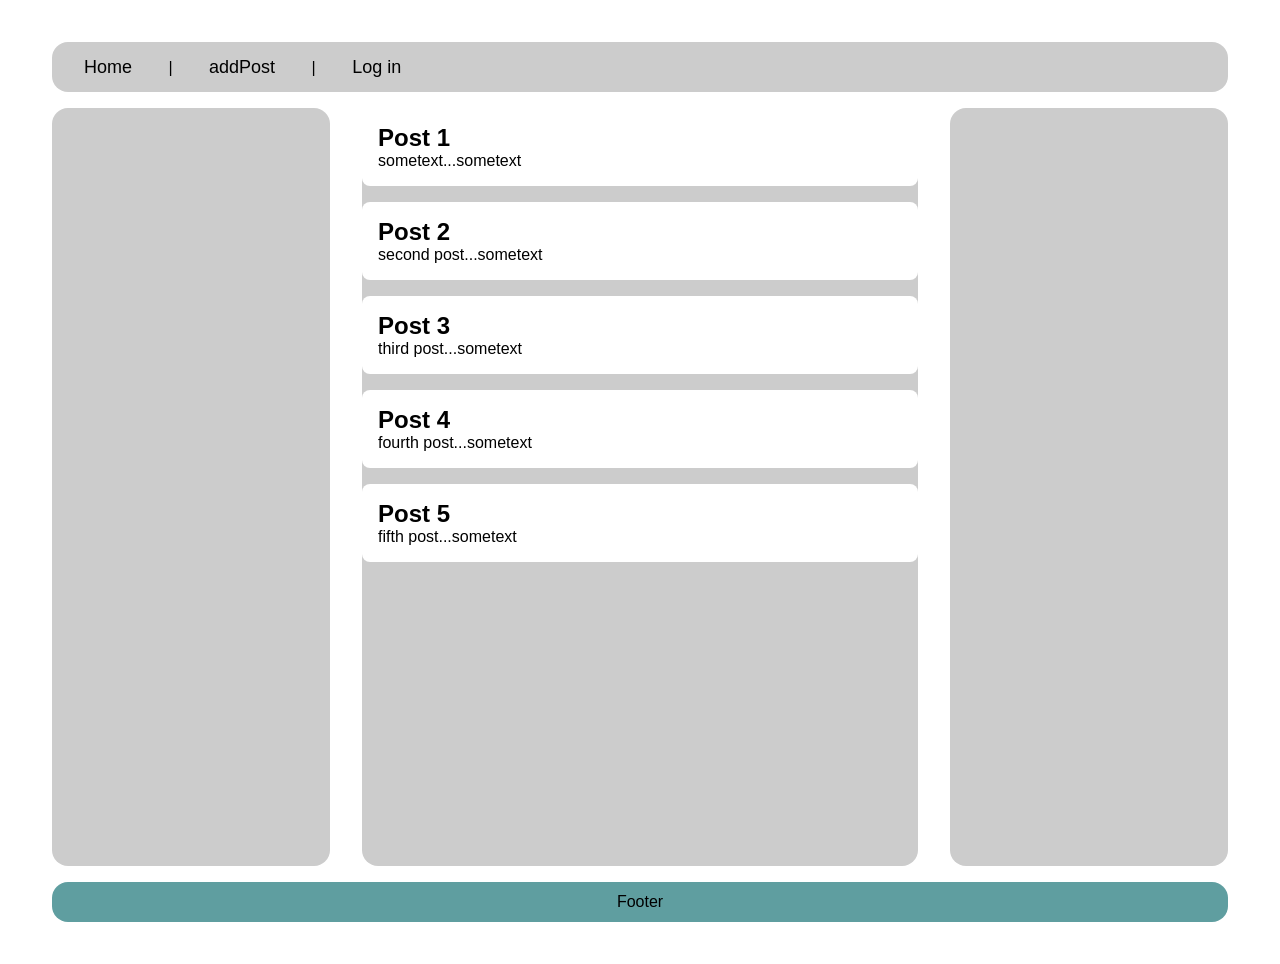
==== index.html @ 222dd86c "Linked login.html to the navigation bar" ====
<!DOCTYPE html>
<html lang="en">

<head>
    <meta charset="UTF-8">
    <meta http-equiv="X-UA-Compatible" content="IE=edge">
    <meta name="viewport" content="width=device-width, initial-scale=1.0">
    <!--<link rel="icon" href="res/images/favicon.ico">-->
    <title>HW1</title>
    <link rel="stylesheet" href="style.css">
    </head>

<body>
  
    <div class="container">
        <header>
            <nav>
                <a href="index.html">Home</a>
                |
                <a href="addPost.html">addPost</a>
                |
                <a href="login.html">Log in</a>
            </nav>
        </header>

        <section>
            <div class="col-left"></div>
            <div class="col-mid">

                <article class="post">
                    <h2>Post 1</h2>
                    <p>sometext...sometext</p>
                </article>

                <article class="post">
                    <h2>Post 2</h2>
                    <!--<img src="res/images/example.jpg" alt="example">-->
                    <p>second post...sometext</p>
                </article>

                <article class="post">
                    <h2>Post 3</h2>
                    <!--<img src="res/images/example.jpg" alt="example">-->
                    <p>third post...sometext</p>
                </article>

                <article class="post">
                    <h2>Post 4</h2>
                    <!--<img src="res/images/example.jpg" alt="example">-->
                    <p>fourth post...sometext</p>
                </article>

                <article class="post">
                    <h2>Post 5</h2>
                    <!--<img src="res/images/example.jpg" alt="example">-->
                    <p>fifth post...sometext</p>
                </article>
            
            </div>

            <div class="col-right"></div>
        </section>

        <footer>
            <p>Footer</p>
        </footer>
    
    </div>

</body>
</html>
---- style.css ----
* {
    margin: 0;
    padding: 0;
    box-sizing: border-box;
    font-family: 'Segoe UI', Tahoma, Geneva, Verdana, sans-serif;
    text-decoration: none;
}

.container {
    min-height: 100vh;  
    display: flex;
    flex-direction: column;
    margin: 2em;
    gap: 1em;
   /*background-color: #ccc; */
    border-radius: 0.5em;
    padding: 10px 20px;
}

header {
    flex: 0 0 50px;
    background-color: #ccc;
    border-radius: 1em;

    display: flex;
    justify-content: left; /*horizontal*/
    align-items: center; /*vertical centering*/
}

nav a {
    padding: 8px 12px;
    margin: 20px;
    font-size: large;
    color: black;
    text-decoration: none;
    border-radius: 0.4em;
}

nav a:hover {
    background-color: azure;
}

section {
   flex: 1;
    display: flex;
    border-radius: 1em;
    gap: 2em;
    /*prevent three columns from automatically stretching: */
   /* align-items: flex-start;*/
}

.col-left {
    flex: 1;
    background-color: #ccc;
    border-radius: 1em;
}

.col-mid {
    flex: 2;
    background-color: #ccc;
    border-radius: 1em;
    display: flex;
    flex-direction: column;
    gap: 1em;
}

.col-right {
    flex: 1;
    background-color: #ccc;
    border-radius: 1em;
}

.post {
    background-color: white;
    padding: 1em;
    border-radius: 0.5em;
}

footer {
    flex: 0 0 40px;
    border-radius: 1em;
    background-color: cadetblue;
    
    display: flex;
    justify-content: center;
    align-items: center;
}

/* addPost.html */

main {
    flex: 1;
    display: flex;
    justify-content: center;
    align-items: flex-start;
    padding: 2em 0;
}

.post-form {
    background-color: #ddd;
    border-radius: 1em;
    padding: 1.5em;
    width: 100%;
    max-width: 500px;
    display: flex;
    flex-direction: column;
    gap: 1em;
}

.post-form > .field {
    display: flex;
    gap: 1em;
    align-items: flex-start;
}

.post-form label {
    flex: 0 0 80px;
    text-align: right;
    padding-top: 0.3em;
}

.post-form label + textarea,
.post-form label + input {
    flex: 1;
    min-width: 0;
}

.post-form textarea {
    min-height: 120px;
    padding: 0.5em;
    border: 1px solid #999;
    border-radius: 0.3em;
    resize: vertical;
}

.post-form textarea:focus {
    outline: 2px solid #1f4e79;
}

.post-form input[type="file"]::file-selector-button {
    background-color: #777;
    color: white;
    border: 1px solid #555;
    padding: 0.3em 0.8em;
    cursor: pointer;
}

.field ~ .field {
    align-items: center;
}

.post-form button {
    align-self: center;
    background-color: #1f4e79;
    color: white;
    border: none;
    padding: 0.5em 1.2em;
    cursor: pointer;
}

.post-form button:hover {
    background-color: #2d6aa8;
}

/* Mobile */
@media (max-width: 600px) {
    .container {
        margin: 0.5em;
        padding: 5px 10px;
    }

    .post-form > .field {
        flex-direction: column;
    }

    .post-form label {
        flex: none;
        text-align: left;
    }

    .post-form label + textarea,
    .post-form label + input {
        width: 100%;
    }
}

/*Add login.html */

.col-left-login {
   flex: 1;
    background-color: white;
    border-radius: 1em; 
}

form {
    display: flex;
    flex-direction: column;
    gap: 1em;
}

.col-mid-login {
    flex: 2;
    padding: 2.5em;
    justify-content: center;
    align-items: center;
    background-color: #ccc;
    border-radius: 1em;
    display: flex;
    flex-direction: column;
    gap: 0.5em;
    height:fit-content;
    font-size: 18px;
}

p.p1 {
    color: rgb(19, 141, 248);
}

.login-btn {
    display: flex;
    padding: 1em;
    background-color: rgb(19, 141, 248);
    color: white;
    border-radius: 0.25em;
    height: 40px;
    width: 100px;
    font-size: 20px;
    justify-content: center;
    align-items: center;
}

.login-btn-wrapper {
    display: flex;
    justify-content: center;
}

.col-right-login {
    flex: 1;
    background-color: white;
    border-radius: 1em;
}
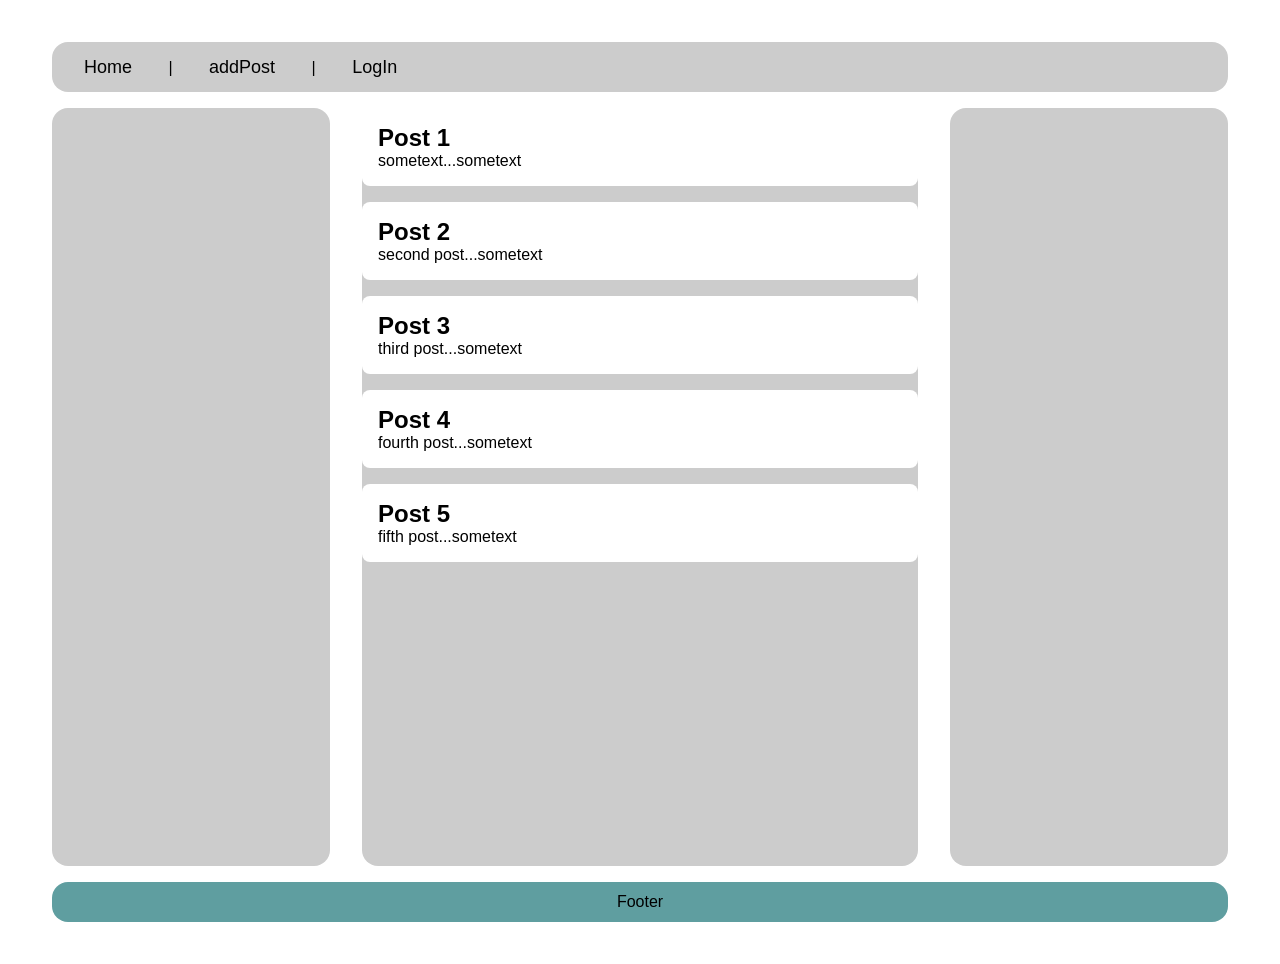
==== commit bfbb956f: "Linked login.html to navbar in index.htlm as LogIn" ====
--- a/index.html
+++ b/index.html
@@ -19,7 +19,7 @@
                 |
                 <a href="addPost.html">addPost</a>
                 |
-                <a href="login.html">Log in</a>
+                <a href="login.html">LogIn</a>
             </nav>
         </header>
 
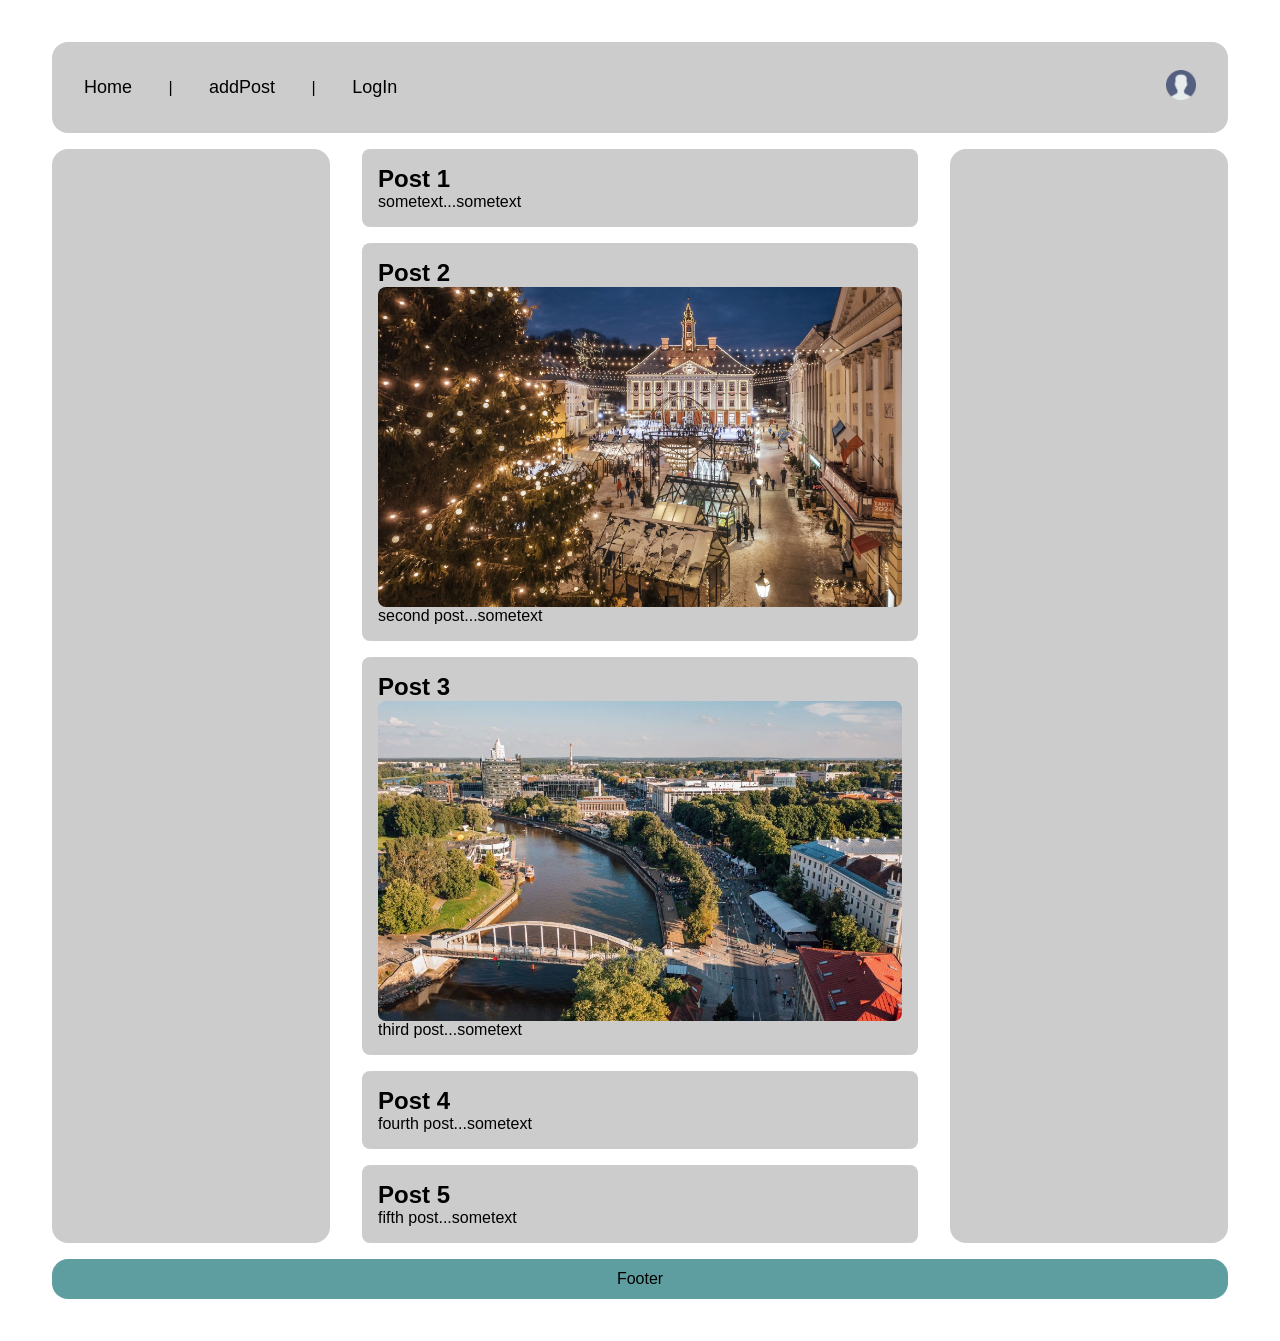
==== commit cf3c6dd3: "made code more readable, added images to home page, added user avatar, css fixes" ====
--- a/index.html
+++ b/index.html
@@ -21,6 +21,9 @@
                 |
                 <a href="login.html">LogIn</a>
             </nav>
+            <a href="login.html" class="avatar">
+                <img src="res/images/avatar.png" alt="avatar">
+            </a>
         </header>
 
         <section>
@@ -34,25 +37,29 @@
 
                 <article class="post">
                     <h2>Post 2</h2>
-                    <!--<img src="res/images/example.jpg" alt="example">-->
+                    <div class="post-image">
+                        <img src="res/images/example.jpg" alt="example">
+                    </div>
                     <p>second post...sometext</p>
                 </article>
 
                 <article class="post">
                     <h2>Post 3</h2>
-                    <!--<img src="res/images/example.jpg" alt="example">-->
+                    <div class="post-image">
+                        <img src="res/images/example1.jpg" alt="example">
+                    </div>
                     <p>third post...sometext</p>
                 </article>
 
                 <article class="post">
                     <h2>Post 4</h2>
-                    <!--<img src="res/images/example.jpg" alt="example">-->
+                    
                     <p>fourth post...sometext</p>
                 </article>
 
                 <article class="post">
                     <h2>Post 5</h2>
-                    <!--<img src="res/images/example.jpg" alt="example">-->
+                    
                     <p>fifth post...sometext</p>
                 </article>
             
--- a/style.css
+++ b/style.css
@@ -1,3 +1,5 @@
+/* main */
+
 * {
     margin: 0;
     padding: 0;
@@ -7,27 +9,31 @@
 }
 
 .container {
-    min-height: 100vh;  
+    min-height: 100vh;
     display: flex;
     flex-direction: column;
     margin: 2em;
     gap: 1em;
-   /*background-color: #ccc; */
+    /*background-color: #ccc; */
     border-radius: 0.5em;
     padding: 10px 20px;
 }
 
+/* header */
+
 header {
     flex: 0 0 50px;
     background-color: #ccc;
     border-radius: 1em;
 
     display: flex;
-    justify-content: left; /*horizontal*/
-    align-items: center; /*vertical centering*/
-}
-
-nav a {
+    justify-content: space-between;
+    /*horizontal*/
+    align-items: center;
+    /*vertical centering*/
+}
+
+nav a, .avatar {
     padding: 8px 12px;
     margin: 20px;
     font-size: large;
@@ -40,13 +46,19 @@
     background-color: azure;
 }
 
+.avatar img {
+    height: 30px;
+}
+
+/* home */
+
 section {
-   flex: 1;
+    flex: 1;
     display: flex;
     border-radius: 1em;
     gap: 2em;
     /*prevent three columns from automatically stretching: */
-   /* align-items: flex-start;*/
+    /* align-items: flex-start;*/
 }
 
 .col-left {
@@ -57,7 +69,7 @@
 
 .col-mid {
     flex: 2;
-    background-color: #ccc;
+    background-color: #fff;
     border-radius: 1em;
     display: flex;
     flex-direction: column;
@@ -71,16 +83,30 @@
 }
 
 .post {
-    background-color: white;
+    background-color: #ccc;
     padding: 1em;
     border-radius: 0.5em;
 }
 
+.post-image {
+    height: 20em;
+    overflow: hidden;
+    border-radius: 0.5em;
+}
+
+img {
+    width: 100%;
+    height: 100%;
+    object-fit: cover;
+}
+
+/* footer */
+
 footer {
     flex: 0 0 40px;
     border-radius: 1em;
     background-color: cadetblue;
-    
+
     display: flex;
     justify-content: center;
     align-items: center;
@@ -107,7 +133,7 @@
     gap: 1em;
 }
 
-.post-form > .field {
+.post-form>.field {
     display: flex;
     gap: 1em;
     align-items: flex-start;
@@ -119,8 +145,8 @@
     padding-top: 0.3em;
 }
 
-.post-form label + textarea,
-.post-form label + input {
+.post-form label+textarea,
+.post-form label+input {
     flex: 1;
     min-width: 0;
 }
@@ -145,7 +171,7 @@
     cursor: pointer;
 }
 
-.field ~ .field {
+.field~.field {
     align-items: center;
 }
 
@@ -162,34 +188,12 @@
     background-color: #2d6aa8;
 }
 
-/* Mobile */
-@media (max-width: 600px) {
-    .container {
-        margin: 0.5em;
-        padding: 5px 10px;
-    }
-
-    .post-form > .field {
-        flex-direction: column;
-    }
-
-    .post-form label {
-        flex: none;
-        text-align: left;
-    }
-
-    .post-form label + textarea,
-    .post-form label + input {
-        width: 100%;
-    }
-}
-
 /*Add login.html */
 
 .col-left-login {
-   flex: 1;
+    flex: 1;
     background-color: white;
-    border-radius: 1em; 
+    border-radius: 1em;
 }
 
 form {
@@ -208,11 +212,11 @@
     display: flex;
     flex-direction: column;
     gap: 0.5em;
-    height:fit-content;
+    height: fit-content;
     font-size: 18px;
 }
 
-p.p1 {
+p .p1 {
     color: rgb(19, 141, 248);
 }
 
@@ -239,3 +243,38 @@
     background-color: white;
     border-radius: 1em;
 }
+
+/* Mobile */
+@media (max-width: 600px) {
+
+    /* header */
+
+    nav a, .avatar {
+    margin: 10px;
+}
+
+    /* home */
+    .container {
+        margin: 0.5em;
+        padding: 5px 10px;
+    }
+
+    .post-image {
+        height: 10em;
+    }
+
+    /* addpost page */
+    .post-form>.field {
+        flex-direction: column;
+    }
+
+    .post-form label {
+        flex: none;
+        text-align: left;
+    }
+
+    .post-form label+textarea,
+    .post-form label+input {
+        width: 100%;
+    }
+}
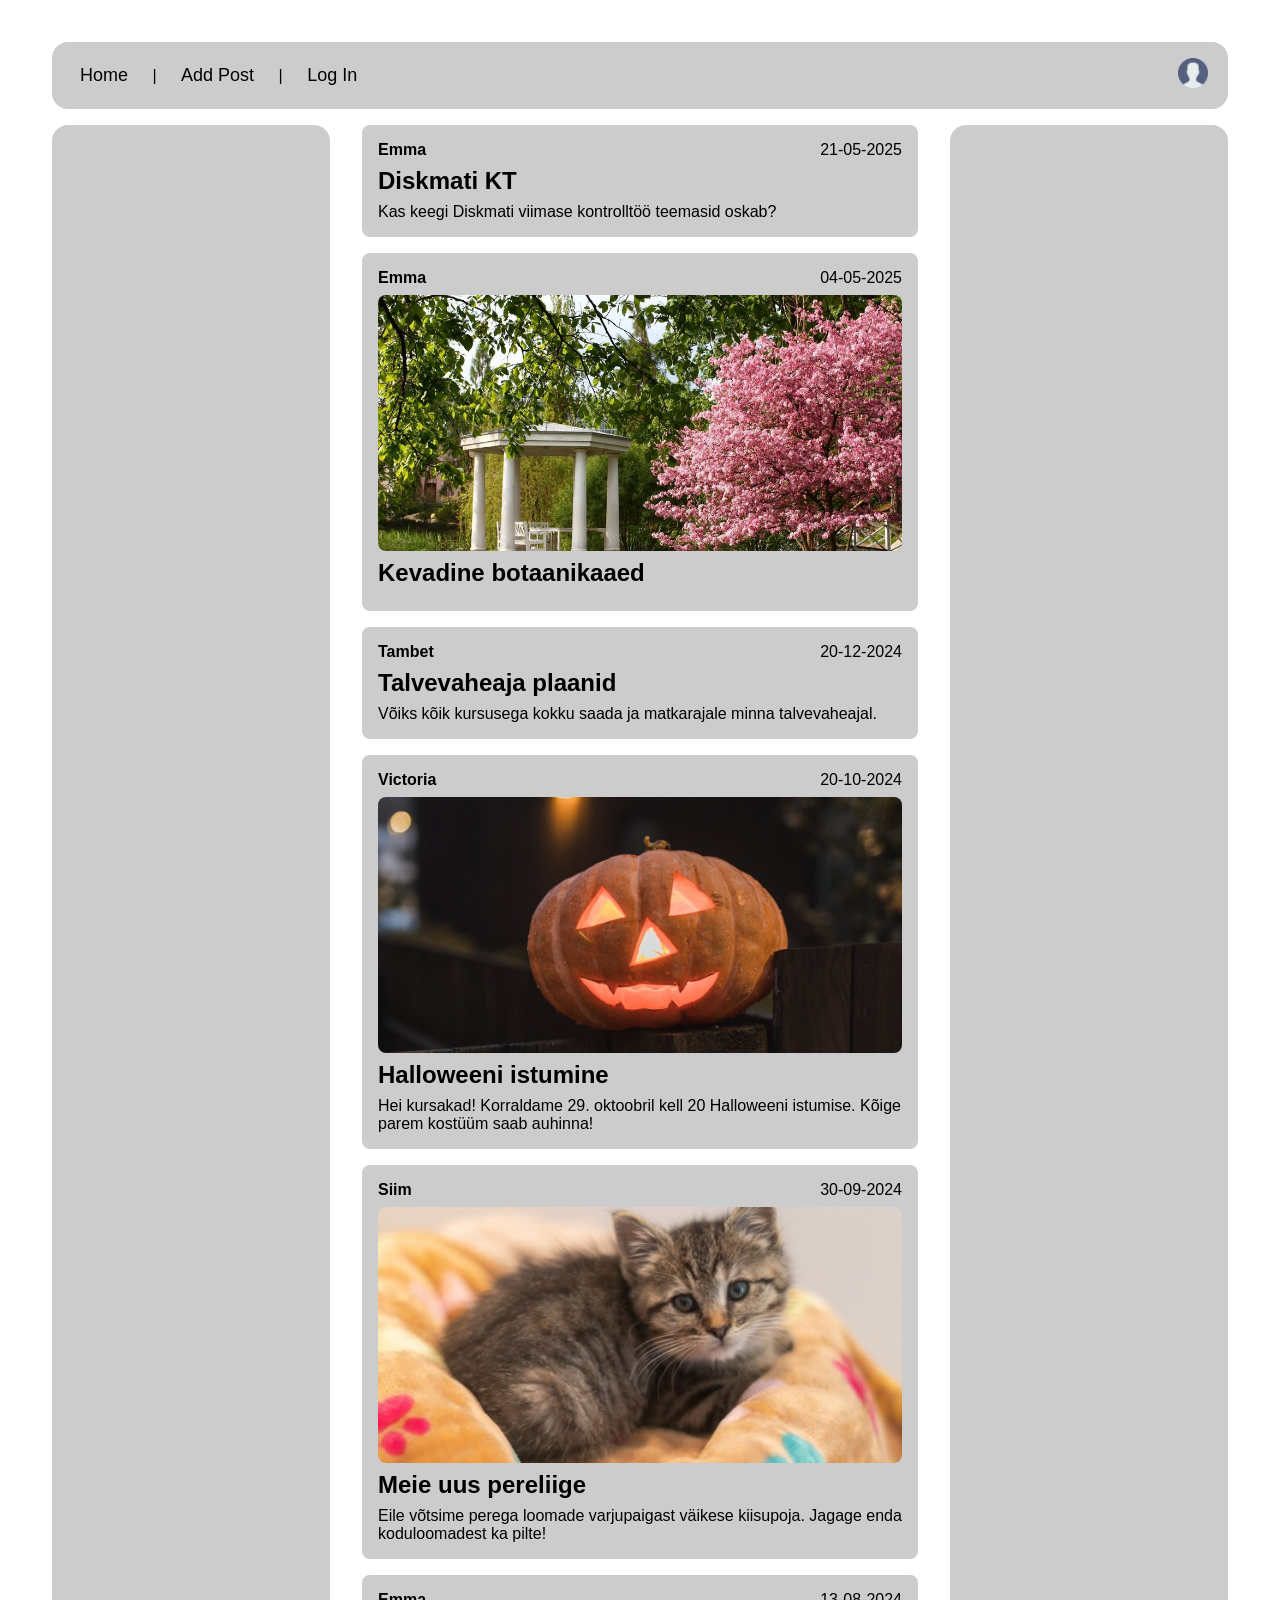
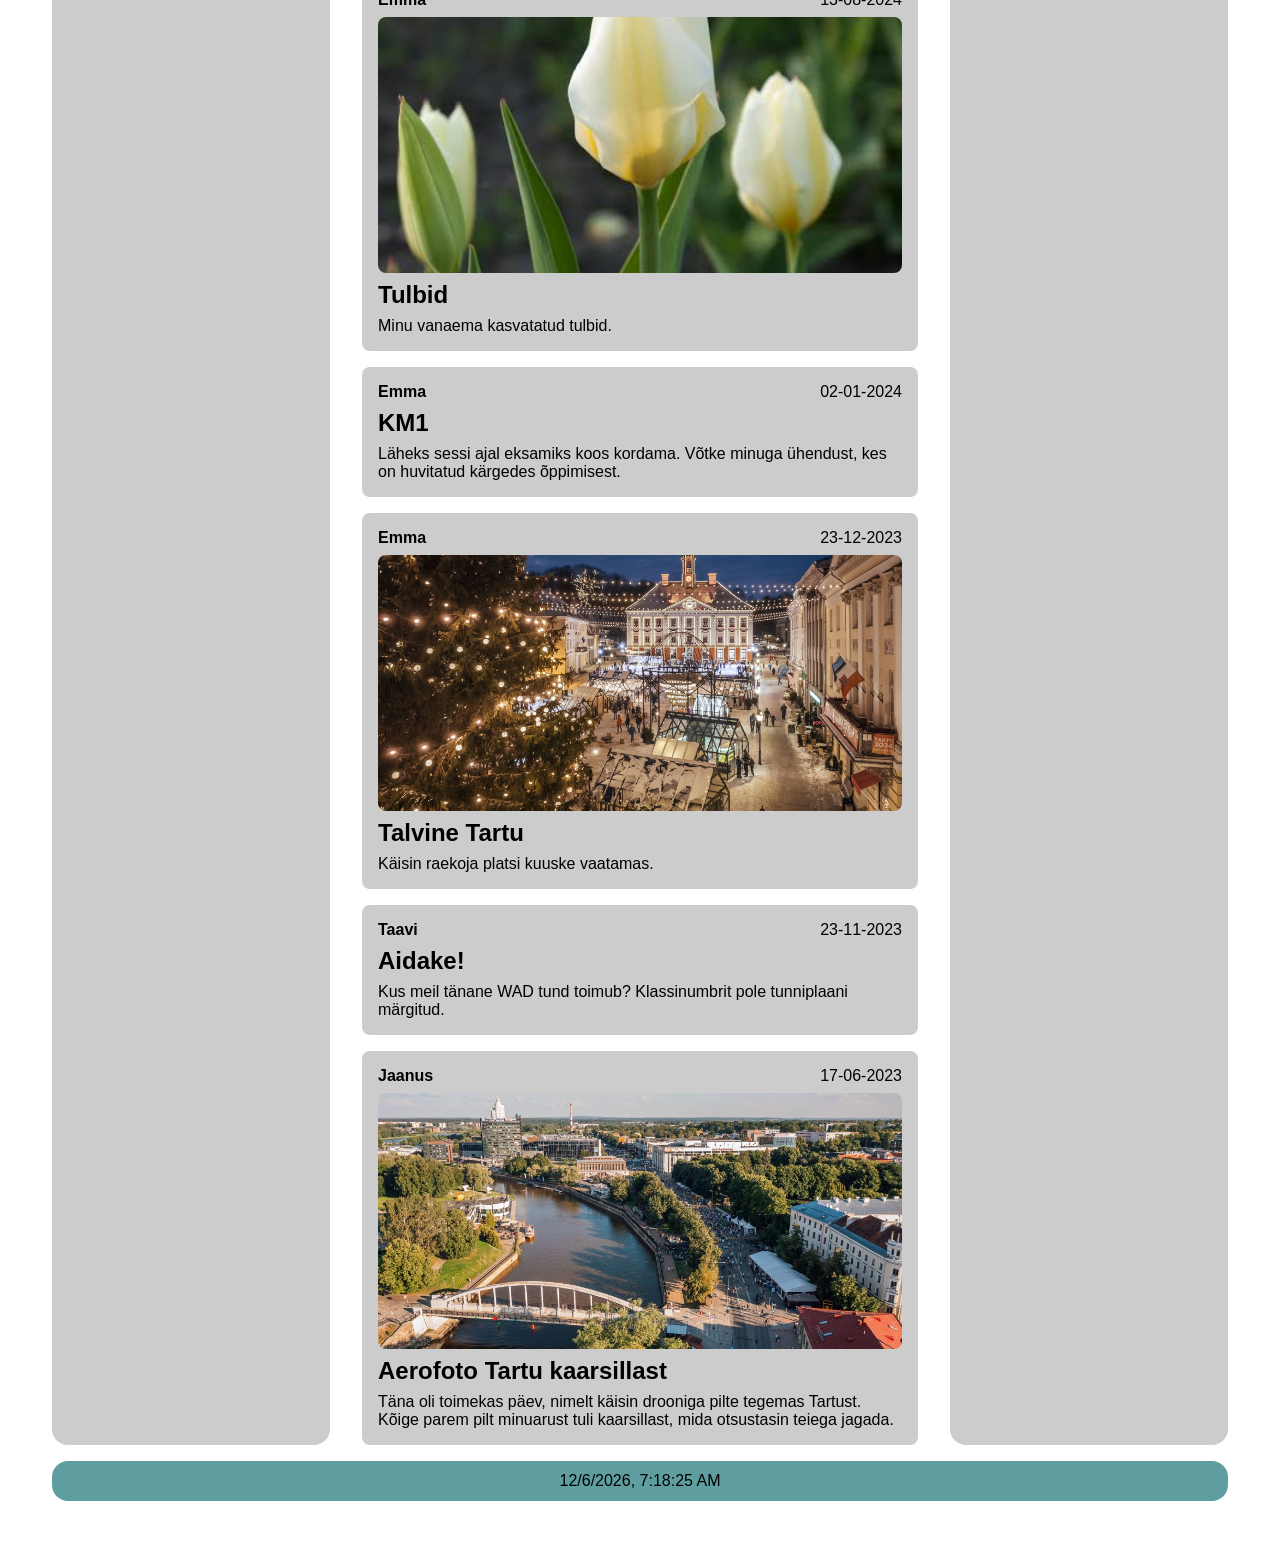
==== commit ffc137dc: "JSON added(URI and local), javascript can fetch JSON posts, small styling fixes, folders re-organize" ====
--- a/index.html
+++ b/index.html
@@ -5,32 +5,33 @@
     <meta charset="UTF-8">
     <meta http-equiv="X-UA-Compatible" content="IE=edge">
     <meta name="viewport" content="width=device-width, initial-scale=1.0">
-    <!--<link rel="icon" href="res/images/favicon.ico">-->
-    <title>HW1</title>
-    <link rel="stylesheet" href="style.css">
-    </head>
+    <title>Group HW</title>
+    <link rel="stylesheet" href="res/css/style.css">
+</head>
 
 <body>
-  
-    <div class="container">
+
+    <div class="container" id="container">
         <header>
             <nav>
                 <a href="index.html">Home</a>
                 |
-                <a href="addPost.html">addPost</a>
+                <a href="addPost.html">Add Post</a>
                 |
-                <a href="login.html">LogIn</a>
+                <a href="login.html">Log In</a>
             </nav>
             <a href="login.html" class="avatar">
-                <img src="res/images/avatar.png" alt="avatar">
+                <img src="res/img/avatar.png" alt="avatar">
             </a>
         </header>
 
         <section>
             <div class="col-left"></div>
-            <div class="col-mid">
-
-                <article class="post">
+            <div class="col-mid" id="jsonPosts">
+                
+                <!-- json content -->
+                
+                <!-- <article class="post">
                     <h2>Post 1</h2>
                     <p>sometext...sometext</p>
                 </article>
@@ -38,7 +39,7 @@
                 <article class="post">
                     <h2>Post 2</h2>
                     <div class="post-image">
-                        <img src="res/images/example.jpg" alt="example">
+                        <img src="res/img/ex0.jpg" alt="example">
                     </div>
                     <p>second post...sometext</p>
                 </article>
@@ -46,7 +47,7 @@
                 <article class="post">
                     <h2>Post 3</h2>
                     <div class="post-image">
-                        <img src="res/images/example1.jpg" alt="example">
+                        <img src="res/img/ex1.jpg" alt="example">
                     </div>
                     <p>third post...sometext</p>
                 </article>
@@ -61,18 +62,19 @@
                     <h2>Post 5</h2>
                     
                     <p>fifth post...sometext</p>
-                </article>
-            
+                </article> -->
+
             </div>
 
             <div class="col-right"></div>
         </section>
 
-        <footer>
+        <!-- <footer>
             <p>Footer</p>
-        </footer>
-    
+        </footer> -->
+
     </div>
+<script type="text/javascript" src="src/js/script.js"></script>
+</body>
 
-</body>
 </html>
--- a/res/css/style.css
+++ b/res/css/style.css
@@ -0,0 +1,307 @@
+/* main */
+
+* {
+    margin: 0;
+    padding: 0;
+    box-sizing: border-box;
+    font-family: 'Segoe UI', Tahoma, Geneva, Verdana, sans-serif;
+    text-decoration: none;
+}
+
+.container {
+    min-height: 100vh;
+    display: flex;
+    flex-direction: column;
+    margin: 2em;
+    gap: 1em;
+    /*background-color: #ccc; */
+    border-radius: 0.5em;
+    padding: 10px 20px;
+}
+
+/* header */
+
+header {
+    flex: 0 0 50px;
+    background-color: #ccc;
+    border-radius: 1em;
+
+    display: flex;
+    justify-content: space-between;
+    /*horizontal*/
+    align-items: center;
+    /*vertical centering*/
+}
+
+header>nav {
+    padding-left: 8px;
+}
+
+nav a,
+.avatar {
+    padding: 8px 12px;
+    margin: 8px;
+    font-size: large;
+    color: black;
+    text-decoration: none;
+    border-radius: 0.4em;
+}
+
+/*pseudo-class*/
+nav a:hover {
+    background-color: azure;
+}
+
+/* desendant selector */
+.avatar img {
+    height: 30px;
+}
+
+/* home */
+
+section {
+    flex: 1;
+    display: flex;
+    border-radius: 1em;
+    gap: 2em;
+    /*prevent three columns from automatically stretching: */
+    /* align-items: flex-start;*/
+}
+
+.col-left {
+    flex: 1;
+    background-color: #ccc;
+    border-radius: 1em;
+}
+
+.col-mid {
+    flex: 2;
+    background-color: #fff;
+    border-radius: 1em;
+    display: flex;
+    flex-direction: column;
+    gap: 1em;
+}
+
+.post {
+    background-color: #ccc;
+    padding: 1em;
+    border-radius: 0.5em;
+}
+
+.post-header {
+    display: flex;
+    justify-content: space-between;
+    padding-bottom: 8px;
+}
+
+.post-image {
+    height: 20vw;
+    overflow: hidden;
+    border-radius: 0.5em;
+    margin-bottom: 8px;
+}
+
+img {
+    width: 100%;
+    height: 100%;
+    object-fit: cover;
+}
+
+#jsonPosts>article>h2 {
+    padding-bottom: 8px;
+}
+
+.col-right {
+    flex: 1;
+    background-color: #ccc;
+    border-radius: 1em;
+}
+
+/* footer */
+
+footer {
+    flex: 0 0 40px;
+    border-radius: 1em;
+    background-color: cadetblue;
+
+    display: flex;
+    justify-content: center;
+    align-items: center;
+}
+
+/* addPost.html */
+
+main {
+    flex: 1;
+    display: flex;
+    justify-content: center;
+    align-items: flex-start;
+    padding: 2em 0;
+}
+
+.post-form {
+    background-color: #ddd;
+    border-radius: 1em;
+    padding: 1.5em;
+    width: 100%;
+    max-width: 500px;
+    display: flex;
+    flex-direction: column;
+    gap: 1em;
+}
+
+.post-form>.field {
+    display: flex;
+    gap: 1em;
+    align-items: flex-start;
+}
+
+.post-form label {
+    flex: 0 0 80px;
+    text-align: right;
+    padding-top: 0.3em;
+}
+
+/* adjacent sibling selector */
+.post-form label+textarea,
+.post-form label+input {
+    flex: 1;
+    min-width: 0;
+}
+
+.post-form textarea {
+    min-height: 120px;
+    padding: 0.5em;
+    border: 1px solid #999;
+    border-radius: 0.3em;
+    resize: vertical;
+}
+
+.post-form textarea:focus {
+    outline: 2px solid #1f4e79;
+}
+
+.post-form input[type="file"]::file-selector-button {
+    background-color: #777;
+    color: white;
+    border: 1px solid #555;
+    padding: 0.3em 0.8em;
+    cursor: pointer;
+}
+
+/* general sibling selector */
+.field~.field {
+    align-items: center;
+}
+
+.post-form button {
+    align-self: center;
+    background-color: #1f4e79;
+    color: white;
+    border: none;
+    padding: 0.5em 1.2em;
+    cursor: pointer;
+}
+
+.post-form button:hover {
+    background-color: #2d6aa8;
+}
+
+/*Add login.html */
+
+.col-left-login {
+    flex: 1;
+    background-color: white;
+    border-radius: 1em;
+}
+
+form {
+    display: flex;
+    flex-direction: column;
+    gap: 1em;
+}
+
+.col-mid-login {
+    flex: 2;
+    padding: 2.5em;
+    justify-content: center;
+    align-items: center;
+    background-color: #ccc;
+    border-radius: 1em;
+    display: flex;
+    flex-direction: column;
+    gap: 0.5em;
+    height: fit-content;
+    font-size: 18px;
+}
+
+p .p1 {
+    color: rgb(19, 141, 248);
+}
+
+.login-btn {
+    display: flex;
+    padding: 1em;
+    background-color: rgb(19, 141, 248);
+    color: white;
+    border-radius: 0.25em;
+    height: 40px;
+    width: 100px;
+    font-size: 20px;
+    justify-content: center;
+    align-items: center;
+}
+
+.login-btn-wrapper {
+    display: flex;
+    justify-content: center;
+}
+
+.col-right-login {
+    flex: 1;
+    background-color: white;
+    border-radius: 1em;
+}
+
+/* Mobile */
+@media (max-width: 600px) {
+
+    /* header */
+
+    nav a,
+    .avatar {
+        padding: 4px 4px;
+        margin: 10px;
+    }
+
+    section {
+        flex-direction: column;
+    }
+
+    /* home */
+    .container {
+        margin: 0.5em;
+        padding: 5px 10px;
+    }
+
+    .post-image {
+        height: 10em;
+    }
+
+    /* addpost page */
+    /* child selector */
+    .post-form>.field {
+        flex-direction: column;
+    }
+
+    .post-form label {
+        flex: none;
+        text-align: left;
+    }
+
+    .post-form label+textarea,
+    .post-form label+input {
+        width: 100%;
+    }
+}
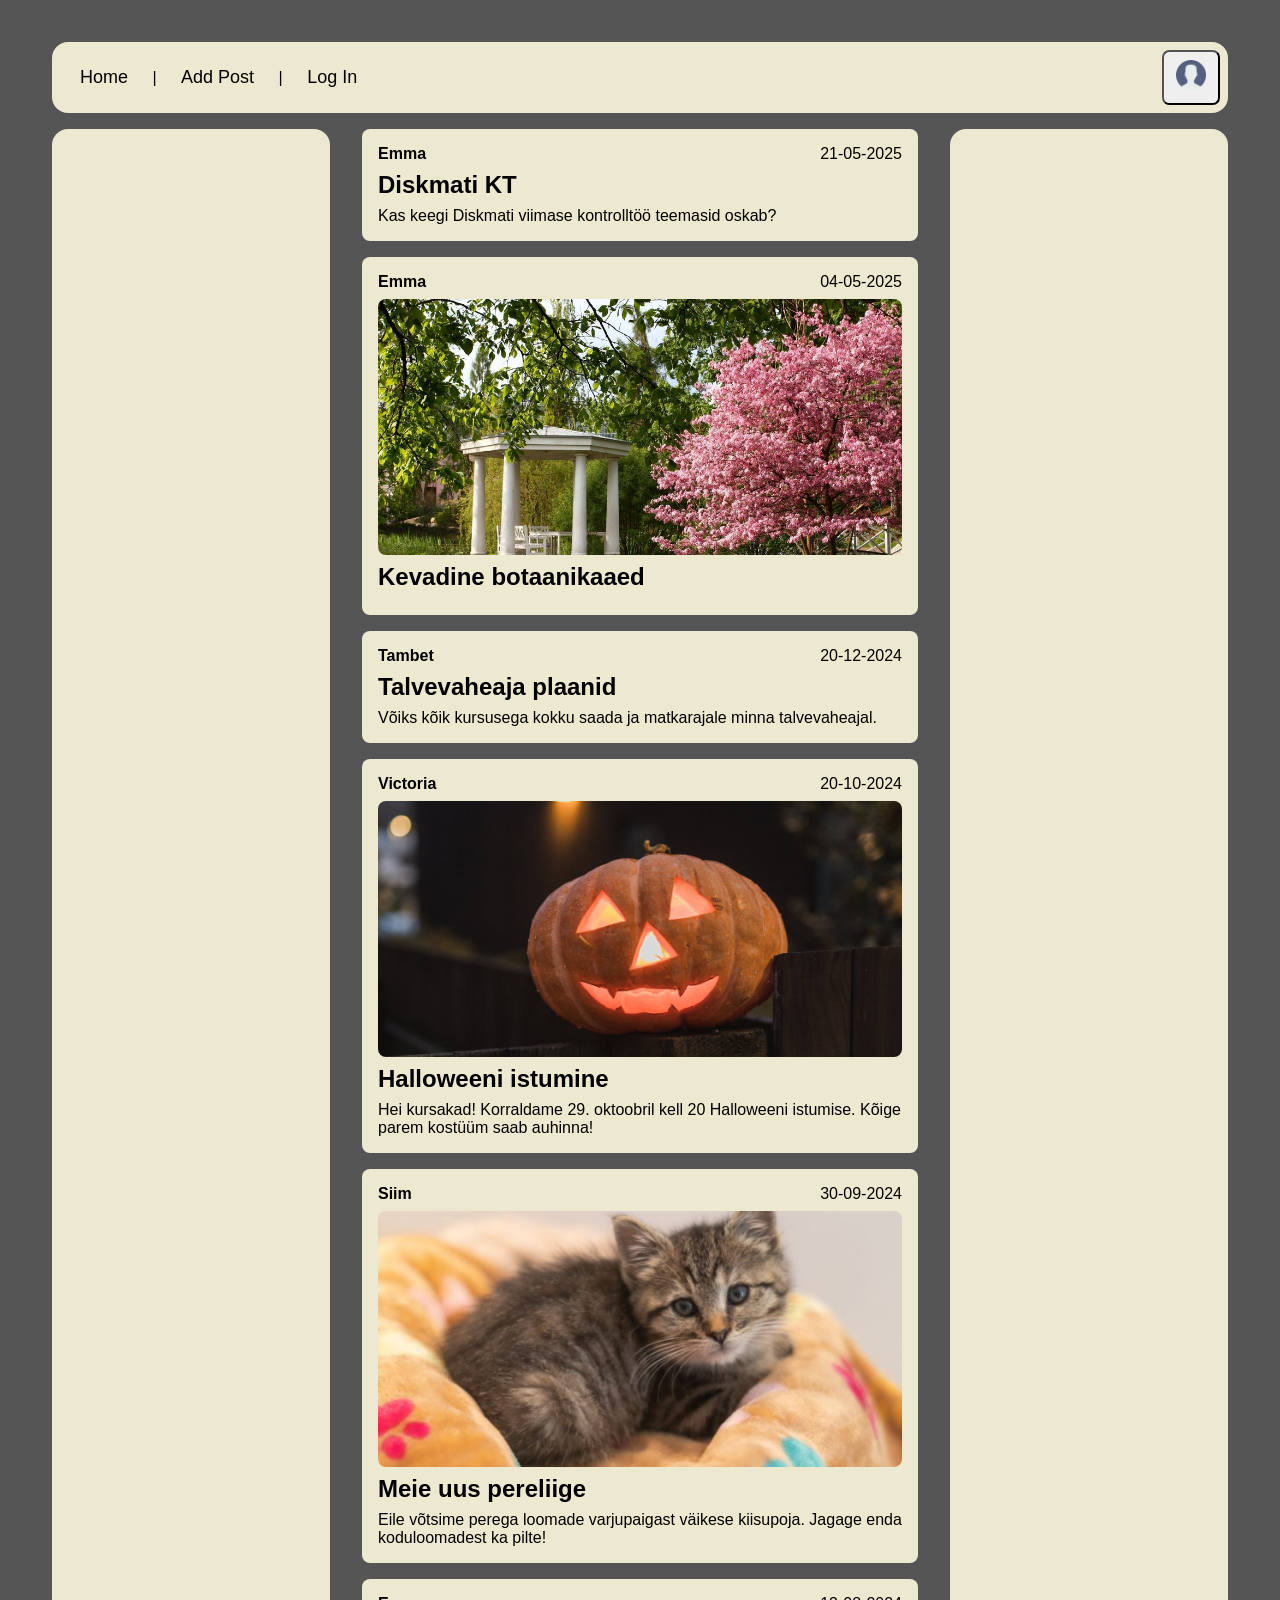
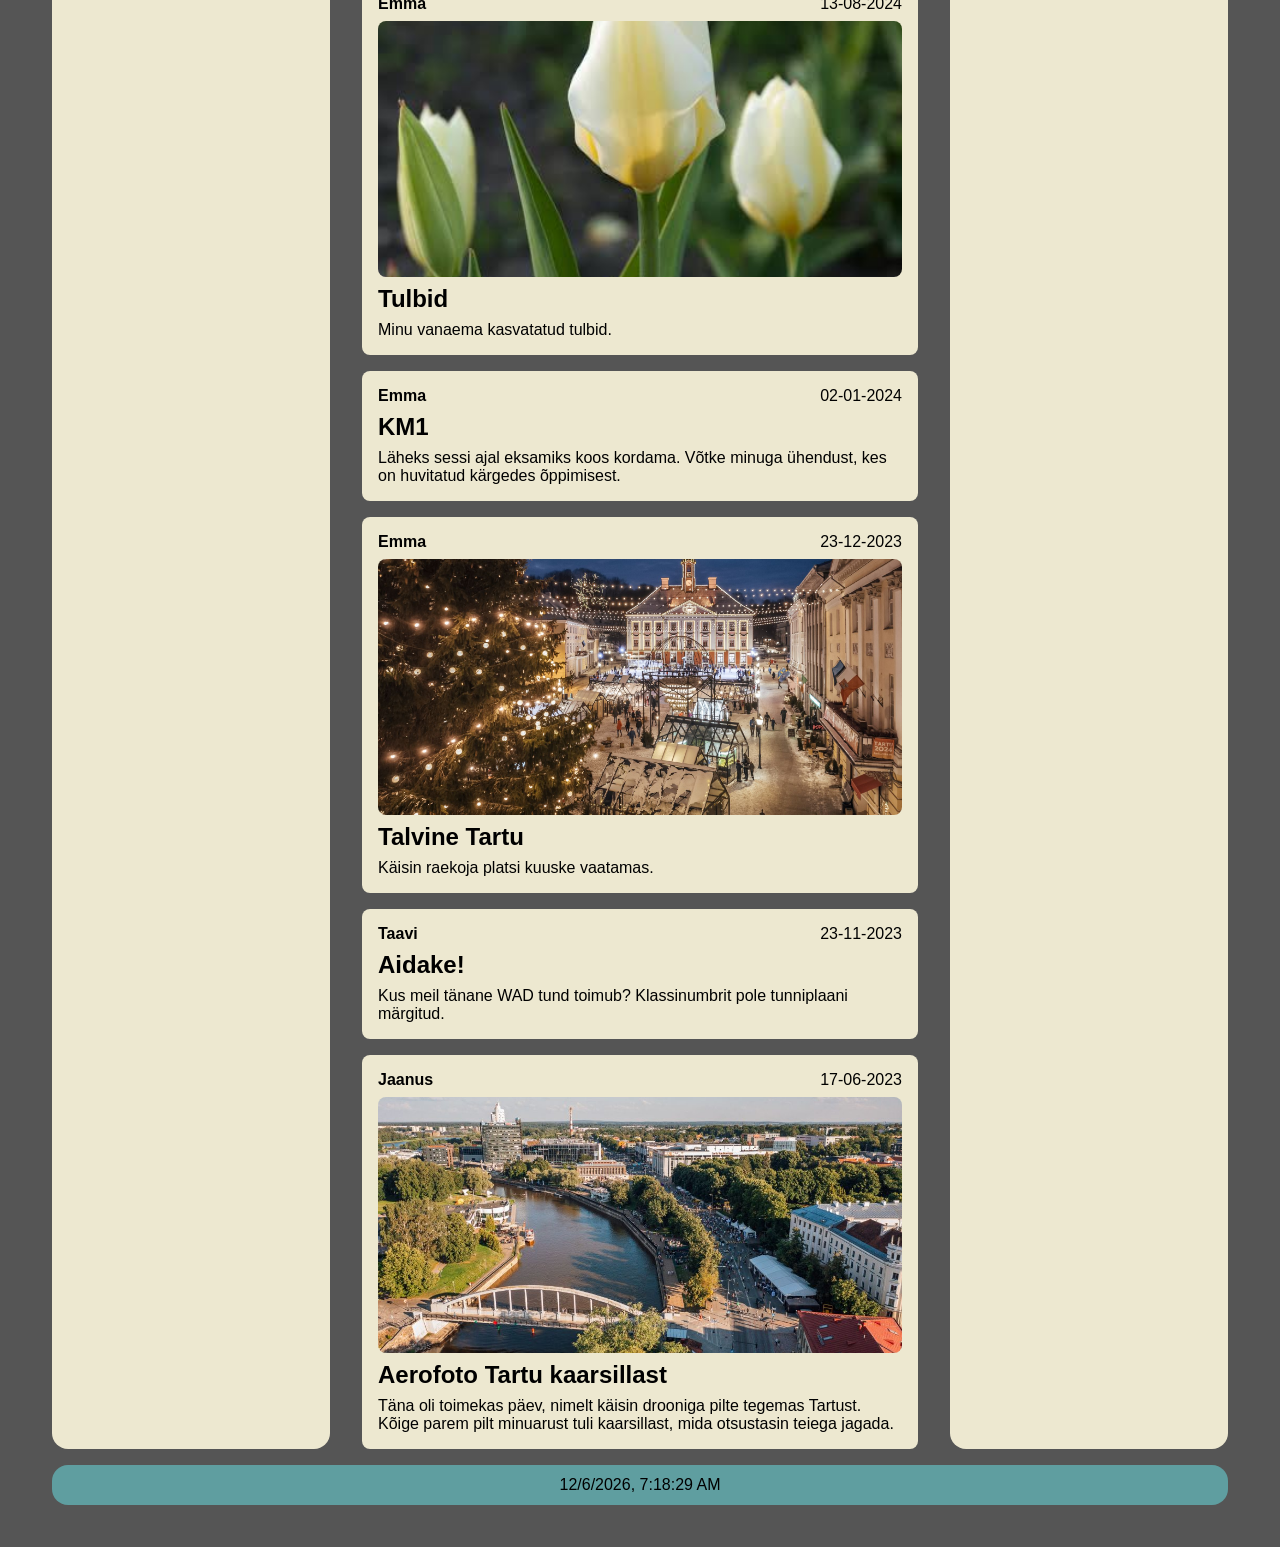
==== commit 5a784ff7: "Add profile button with user info and logout Replaced avatar link with a profile button that display" ====
--- a/index.html
+++ b/index.html
@@ -20,9 +20,19 @@
                 |
                 <a href="login.html">Log In</a>
             </nav>
-            <a href="login.html" class="avatar">
-                <img src="res/img/avatar.png" alt="avatar">
-            </a>
+            <div class="profile">
+                <button class="avatar" id="profileButton" type="button"
+                        aria-expanded="false" aria-controls="profileMenu">
+                    <img src="res/img/avatar.png" alt="avatar">
+                </button>
+
+                <div class="profile-menu" id="profileMenu" hidden>
+                    <p class="profile-name">John Doe</p>
+                    <p class="profile-email">john.doe@ut.ee</p>
+                    <hr>
+                    <a href="login.html">Logout</a>
+                </div>
+            </div>
         </header>
 
         <section>
@@ -77,4 +87,4 @@
 <script type="text/javascript" src="src/js/script.js"></script>
 </body>
 
-</html>+</html>
--- a/res/css/style.css
+++ b/res/css/style.css
@@ -1,4 +1,14 @@
+/* variables */
+:root {
+  --main-box-color: #EDE8D0;
+  --main-bg-color: #555;
+
+}
+
 /* main */
+body {
+  background-color: var(--main-bg-color);
+  }
 
 * {
     margin: 0;
@@ -23,7 +33,7 @@
 
 header {
     flex: 0 0 50px;
-    background-color: #ccc;
+    background-color: var(--main-box-color);
     border-radius: 1em;
 
     display: flex;
@@ -70,13 +80,13 @@
 
 .col-left {
     flex: 1;
-    background-color: #ccc;
+    background-color: var(--main-box-color);
     border-radius: 1em;
 }
 
 .col-mid {
     flex: 2;
-    background-color: #fff;
+    background-color: var(--main-bg-color);
     border-radius: 1em;
     display: flex;
     flex-direction: column;
@@ -84,7 +94,7 @@
 }
 
 .post {
-    background-color: #ccc;
+    background-color: var(--main-box-color);
     padding: 1em;
     border-radius: 0.5em;
 }
@@ -114,7 +124,7 @@
 
 .col-right {
     flex: 1;
-    background-color: #ccc;
+    background-color: var(--main-box-color);
     border-radius: 1em;
 }
 
@@ -227,7 +237,7 @@
     padding: 2.5em;
     justify-content: center;
     align-items: center;
-    background-color: #ccc;
+    background-color: var(--main-box-color);
     border-radius: 1em;
     display: flex;
     flex-direction: column;
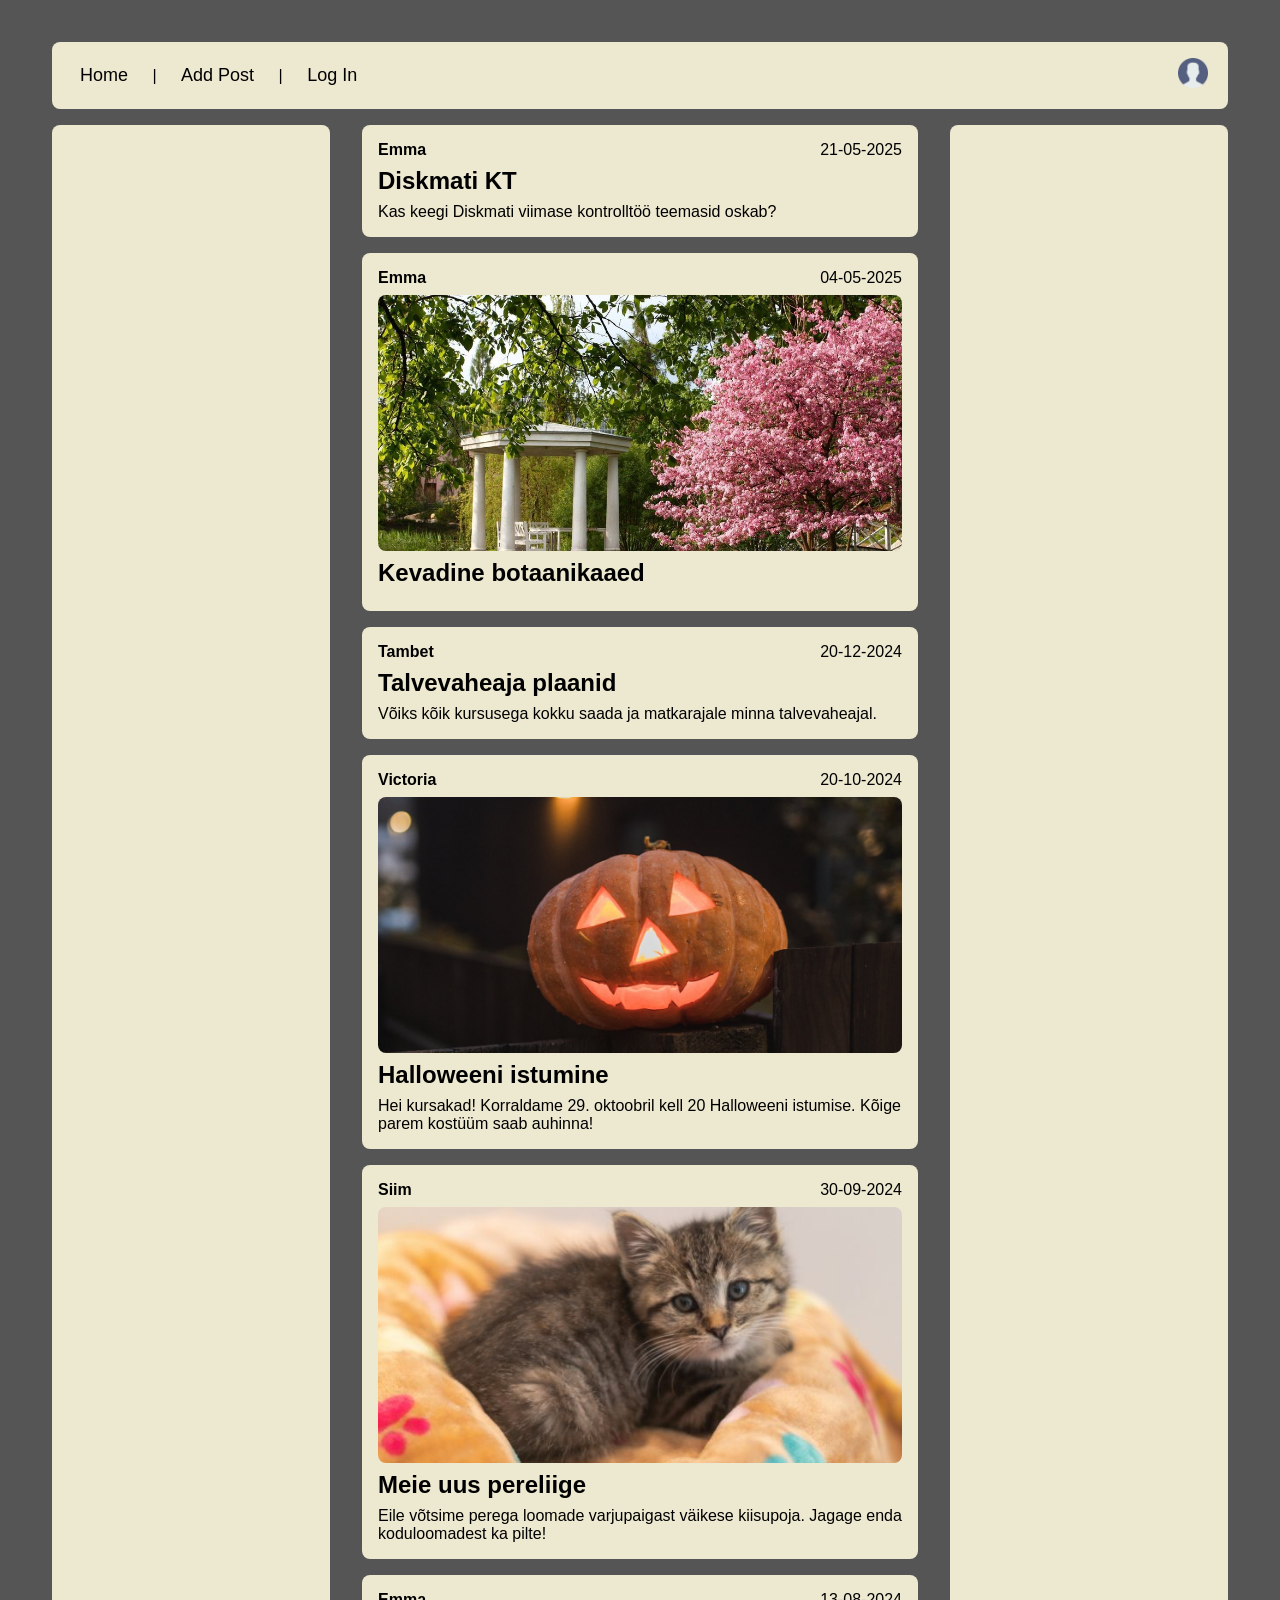
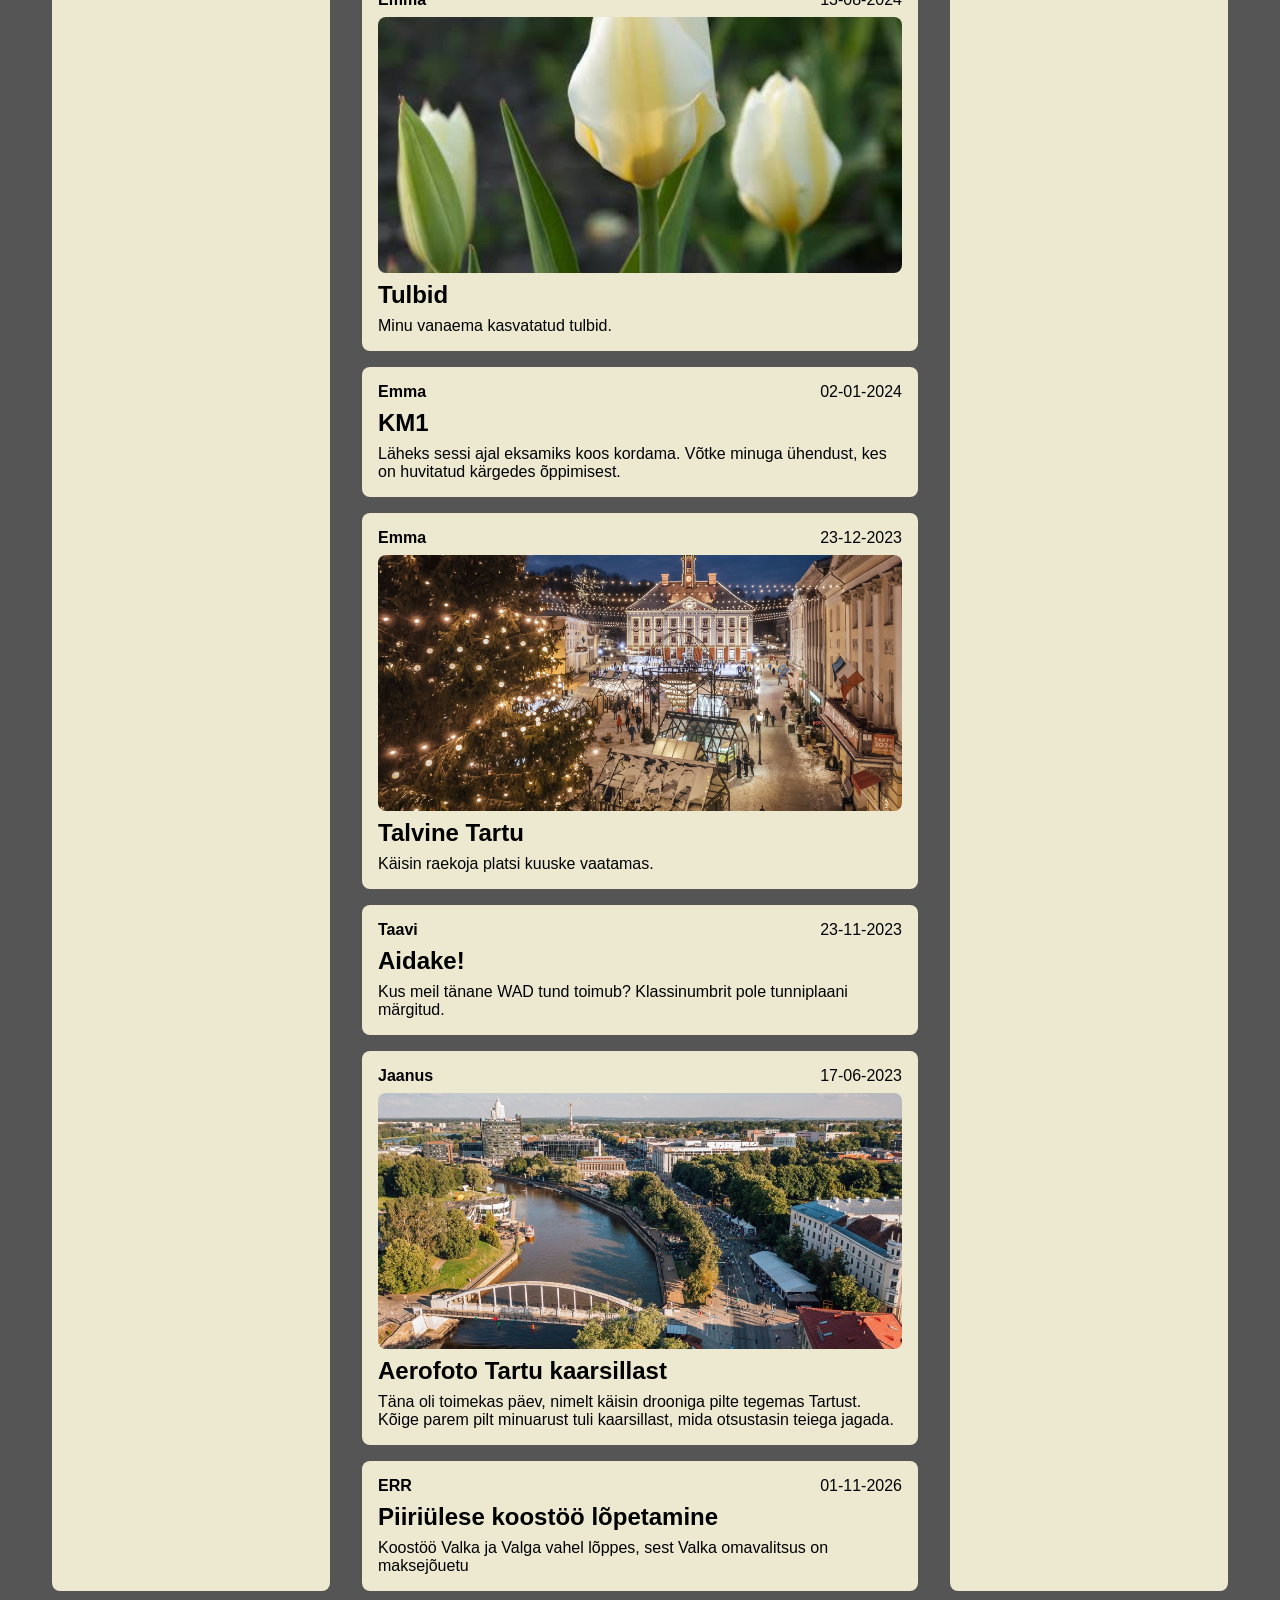
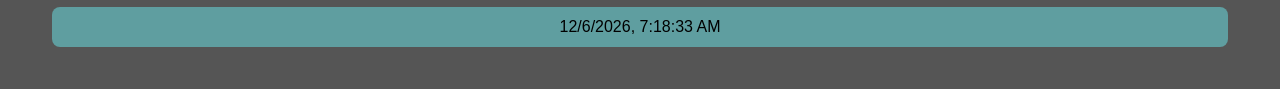
==== commit de691524: "css fix" ====
--- a/index.html
+++ b/index.html
@@ -23,7 +23,7 @@
             <div class="profile">
                 <button class="avatar" id="profileButton" type="button"
                         aria-expanded="false" aria-controls="profileMenu">
-                    <img src="res/img/avatar.png" alt="avatar">
+                    <img src="res/img/avatar.png" alt="avatar" >
                 </button>
 
                 <div class="profile-menu" id="profileMenu" hidden>
--- a/res/css/style.css
+++ b/res/css/style.css
@@ -1,14 +1,14 @@
 /* variables */
 :root {
-  --main-box-color: #EDE8D0;
-  --main-bg-color: #555;
+    --main-box-color: #EDE8D0;
+    --main-bg-color: #555;
 
 }
 
 /* main */
 body {
-  background-color: var(--main-bg-color);
-  }
+    background-color: var(--main-bg-color);
+}
 
 * {
     margin: 0;
@@ -29,13 +29,62 @@
     padding: 10px 20px;
 }
 
+.profile {
+    position: relative;
+}
+
+.avatar {
+    border: none;
+    background: none;
+    padding: 0;
+    cursor: pointer;
+}
+
+.profile-menu {
+    position: absolute;
+    top: 50px;
+    right: 0;
+    width: 200px;
+    padding: 15px;
+    background-color: white;
+    border: 1px solid #ddd;
+    border-radius: 0.5em;
+    box-shadow: 0 2px 8px rgba(0, 0, 0, 0.15);
+    z-index: 10;
+}
+
+.profile-menu p {
+    margin: 5px 0;
+}
+
+.profile-name {
+    font-weight: bold;
+}
+
+.profile-email {
+    font-size: 13px;
+    color: gray;
+}
+
+.profile-menu a {
+    color: black;
+    text-decoration: none;
+}
+
+.profile-menu a:hover {
+    text-decoration: underline;
+}
+
+.profile-menu[hidden] {
+    display: none;
+}
+
 /* header */
 
 header {
-    flex: 0 0 50px;
-    background-color: var(--main-box-color);
-    border-radius: 1em;
-
+    flex: 0 0 67px;
+    background-color: var(--main-box-color);
+    border-radius: 0.5em;
     display: flex;
     justify-content: space-between;
     /*horizontal*/
@@ -54,7 +103,7 @@
     font-size: large;
     color: black;
     text-decoration: none;
-    border-radius: 0.4em;
+    border-radius: 0.5em;
 }
 
 /*pseudo-class*/
@@ -72,7 +121,7 @@
 section {
     flex: 1;
     display: flex;
-    border-radius: 1em;
+    border-radius: 0.5em;
     gap: 2em;
     /*prevent three columns from automatically stretching: */
     /* align-items: flex-start;*/
@@ -81,13 +130,13 @@
 .col-left {
     flex: 1;
     background-color: var(--main-box-color);
-    border-radius: 1em;
+    border-radius: 0.5em;
 }
 
 .col-mid {
     flex: 2;
     background-color: var(--main-bg-color);
-    border-radius: 1em;
+    border-radius: 0.5em;
     display: flex;
     flex-direction: column;
     gap: 1em;
@@ -125,14 +174,14 @@
 .col-right {
     flex: 1;
     background-color: var(--main-box-color);
-    border-radius: 1em;
+    border-radius: 0.5em;
 }
 
 /* footer */
 
 footer {
     flex: 0 0 40px;
-    border-radius: 1em;
+    border-radius: 0.5em;
     background-color: cadetblue;
 
     display: flex;
@@ -147,12 +196,11 @@
     display: flex;
     justify-content: center;
     align-items: flex-start;
-    padding: 2em 0;
 }
 
 .post-form {
-    background-color: #ddd;
-    border-radius: 1em;
+    background-color: var(--main-box-color);
+    border-radius: 0.5em;
     padding: 1.5em;
     width: 100%;
     max-width: 500px;
@@ -184,7 +232,7 @@
     min-height: 120px;
     padding: 0.5em;
     border: 1px solid #999;
-    border-radius: 0.3em;
+    border-radius: 0.5em;
     resize: vertical;
 }
 
@@ -196,6 +244,7 @@
     background-color: #777;
     color: white;
     border: 1px solid #555;
+    border-radius: 0.5em;
     padding: 0.3em 0.8em;
     cursor: pointer;
 }
@@ -205,25 +254,29 @@
     align-items: center;
 }
 
-.post-form button {
+/* .post-form button {
     align-self: center;
     background-color: #1f4e79;
     color: white;
     border: none;
     padding: 0.5em 1.2em;
     cursor: pointer;
-}
-
-.post-form button:hover {
+}*/
+
+.post-form button {
+    align-self: center;
+}
+
+/* .post-form button:hover {
     background-color: #2d6aa8;
-}
+} */
 
 /*Add login.html */
 
 .col-left-login {
     flex: 1;
-    background-color: white;
-    border-radius: 1em;
+    background-color: var(--main-box-color);
+    border-radius: 0.5em;
 }
 
 form {
@@ -238,7 +291,7 @@
     justify-content: center;
     align-items: center;
     background-color: var(--main-box-color);
-    border-radius: 1em;
+    border-radius: 0.5em;
     display: flex;
     flex-direction: column;
     gap: 0.5em;
@@ -255,10 +308,10 @@
     padding: 1em;
     background-color: rgb(19, 141, 248);
     color: white;
-    border-radius: 0.25em;
+    border-radius: 0.5em;
     height: 40px;
-    width: 100px;
-    font-size: 20px;
+    width: 120px;
+    font-size: 16px;
     justify-content: center;
     align-items: center;
 }
@@ -270,8 +323,8 @@
 
 .col-right-login {
     flex: 1;
-    background-color: white;
-    border-radius: 1em;
+    background-color: var(--main-box-color);
+    border-radius: 0.5em;
 }
 
 /* Mobile */
@@ -287,6 +340,7 @@
 
     section {
         flex-direction: column;
+        gap: 0;
     }
 
     /* home */
@@ -314,4 +368,10 @@
     .post-form label+input {
         width: 100%;
     }
+
+    /* login page */
+    .col-left-login,
+    .col-right-login {
+        display: none;
+    }
 }
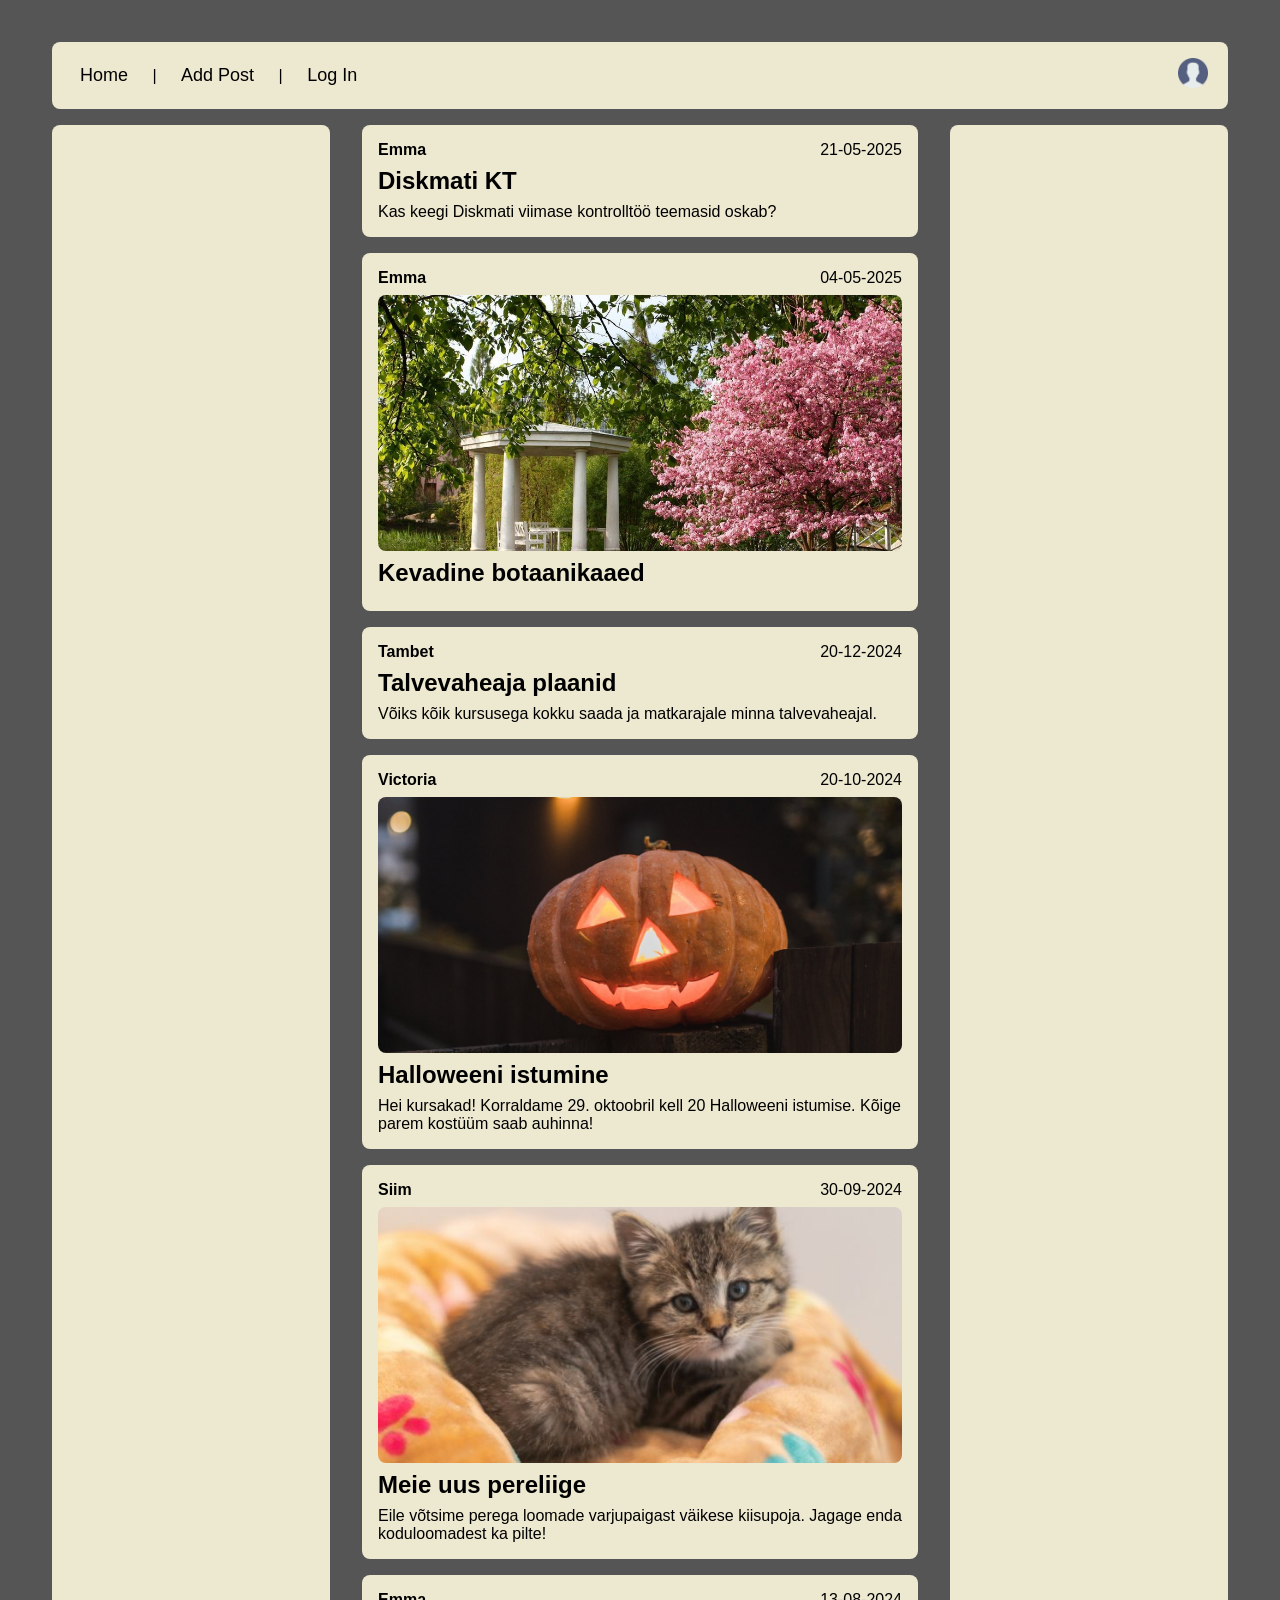
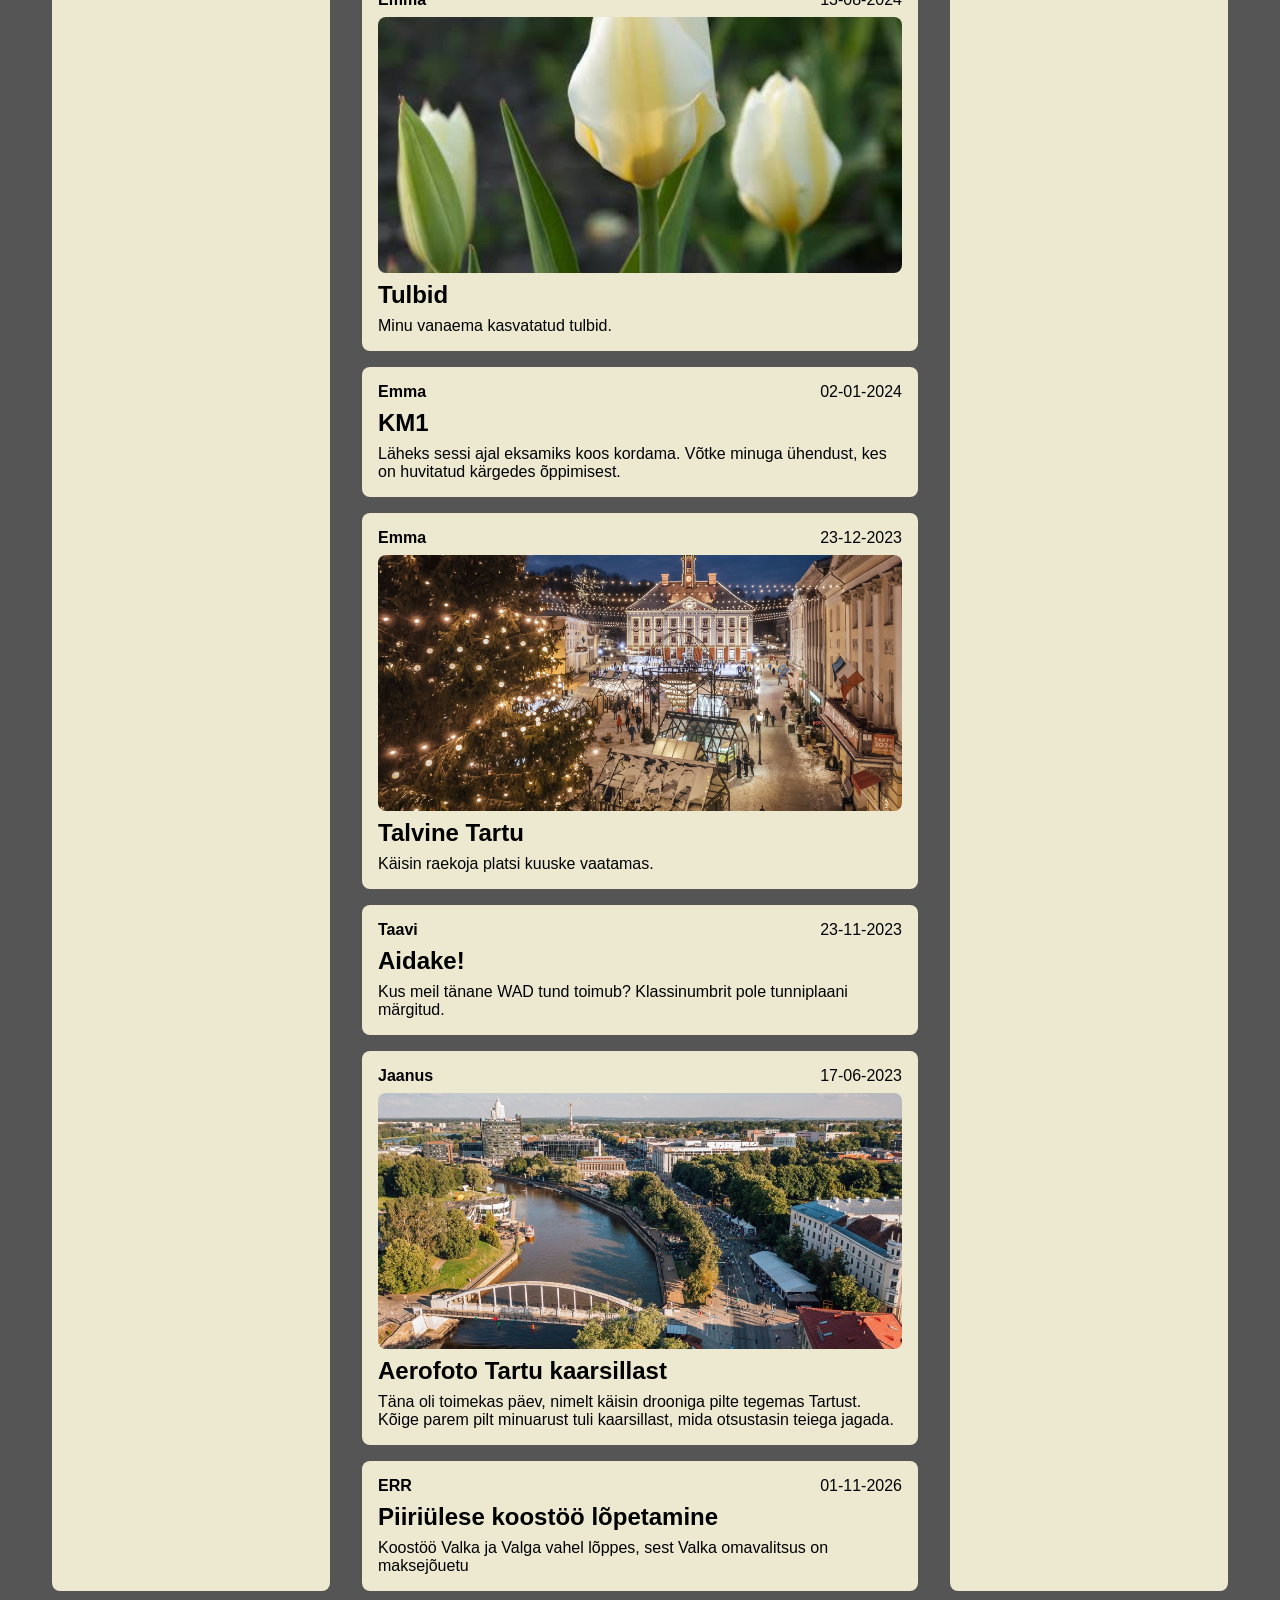
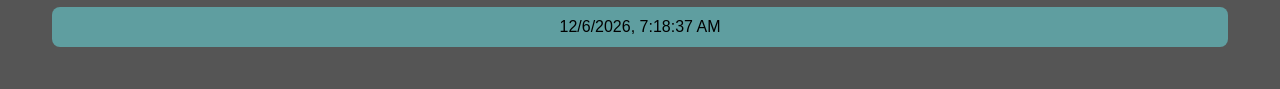
==== commit 2bdc4952: "page title fix" ====
--- a/index.html
+++ b/index.html
@@ -5,7 +5,7 @@
     <meta charset="UTF-8">
     <meta http-equiv="X-UA-Compatible" content="IE=edge">
     <meta name="viewport" content="width=device-width, initial-scale=1.0">
-    <title>Group HW</title>
+    <title>Home</title>
     <link rel="stylesheet" href="res/css/style.css">
 </head>
 
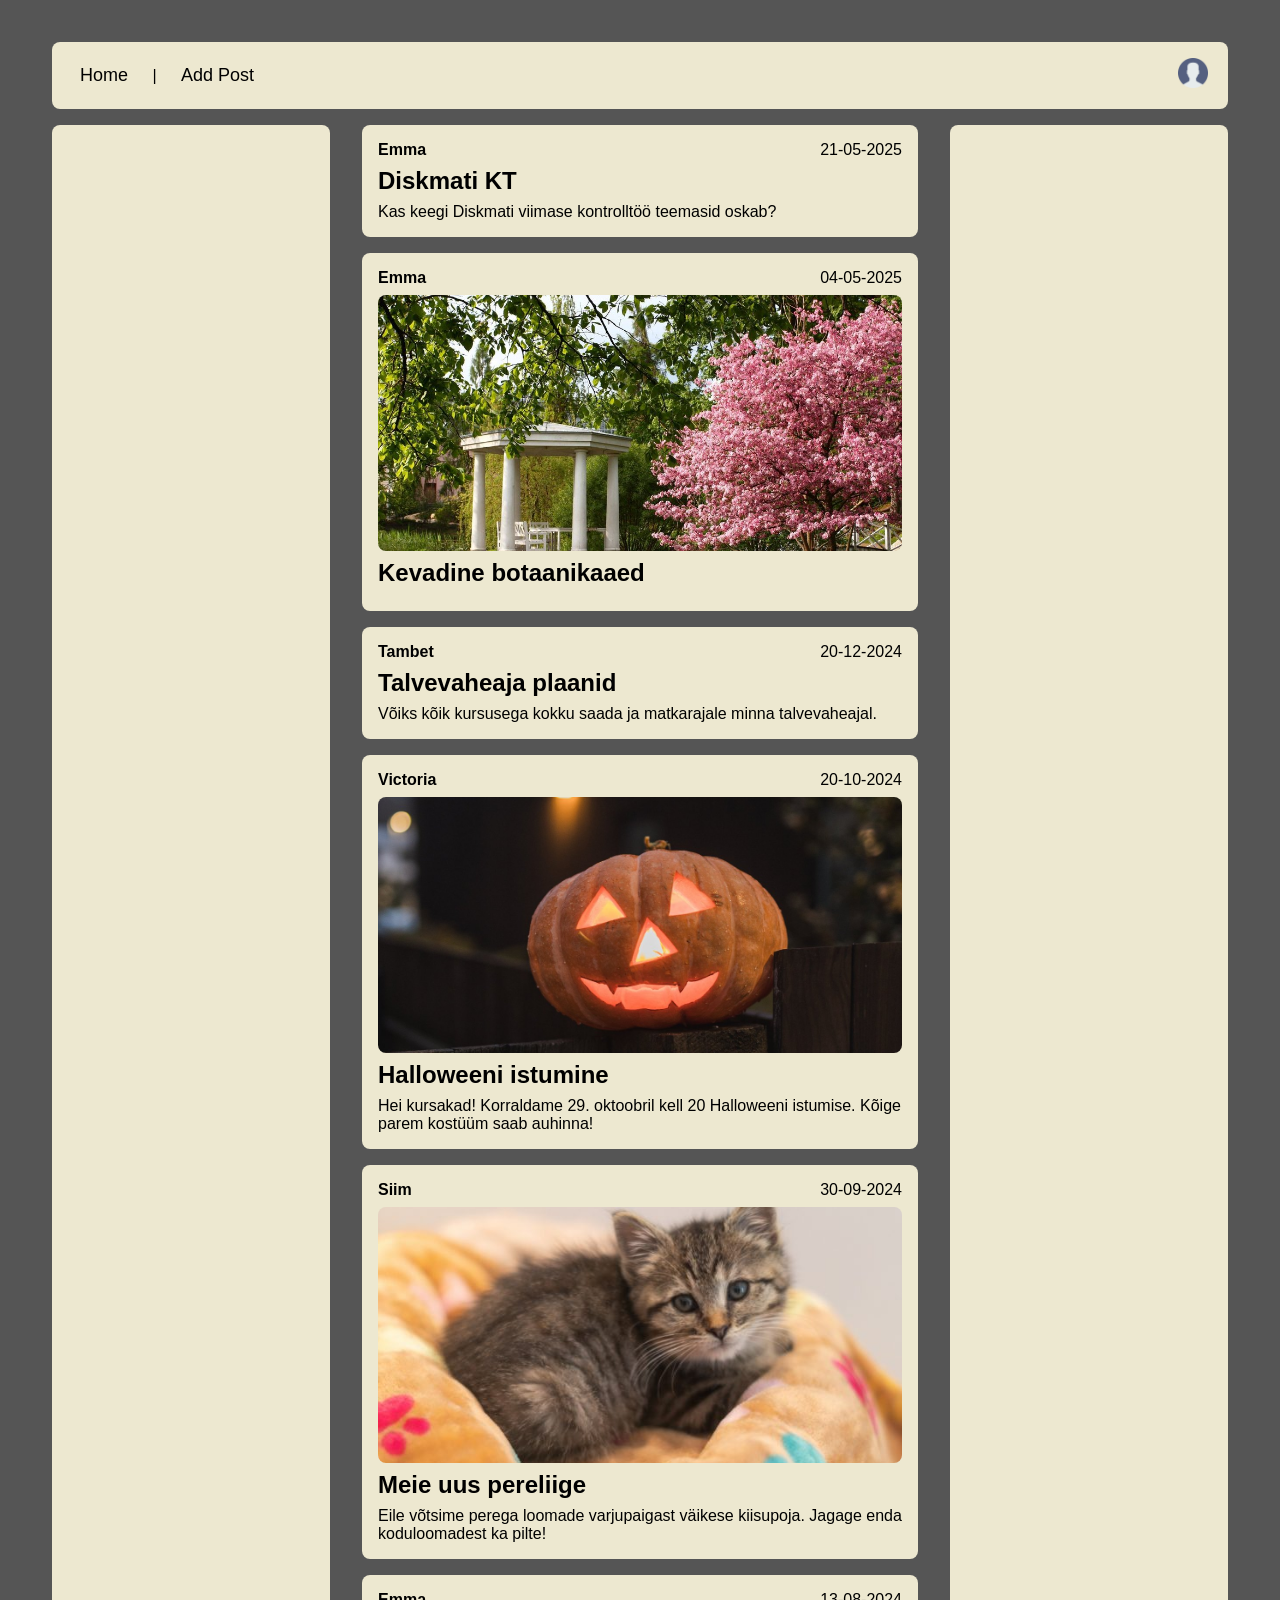
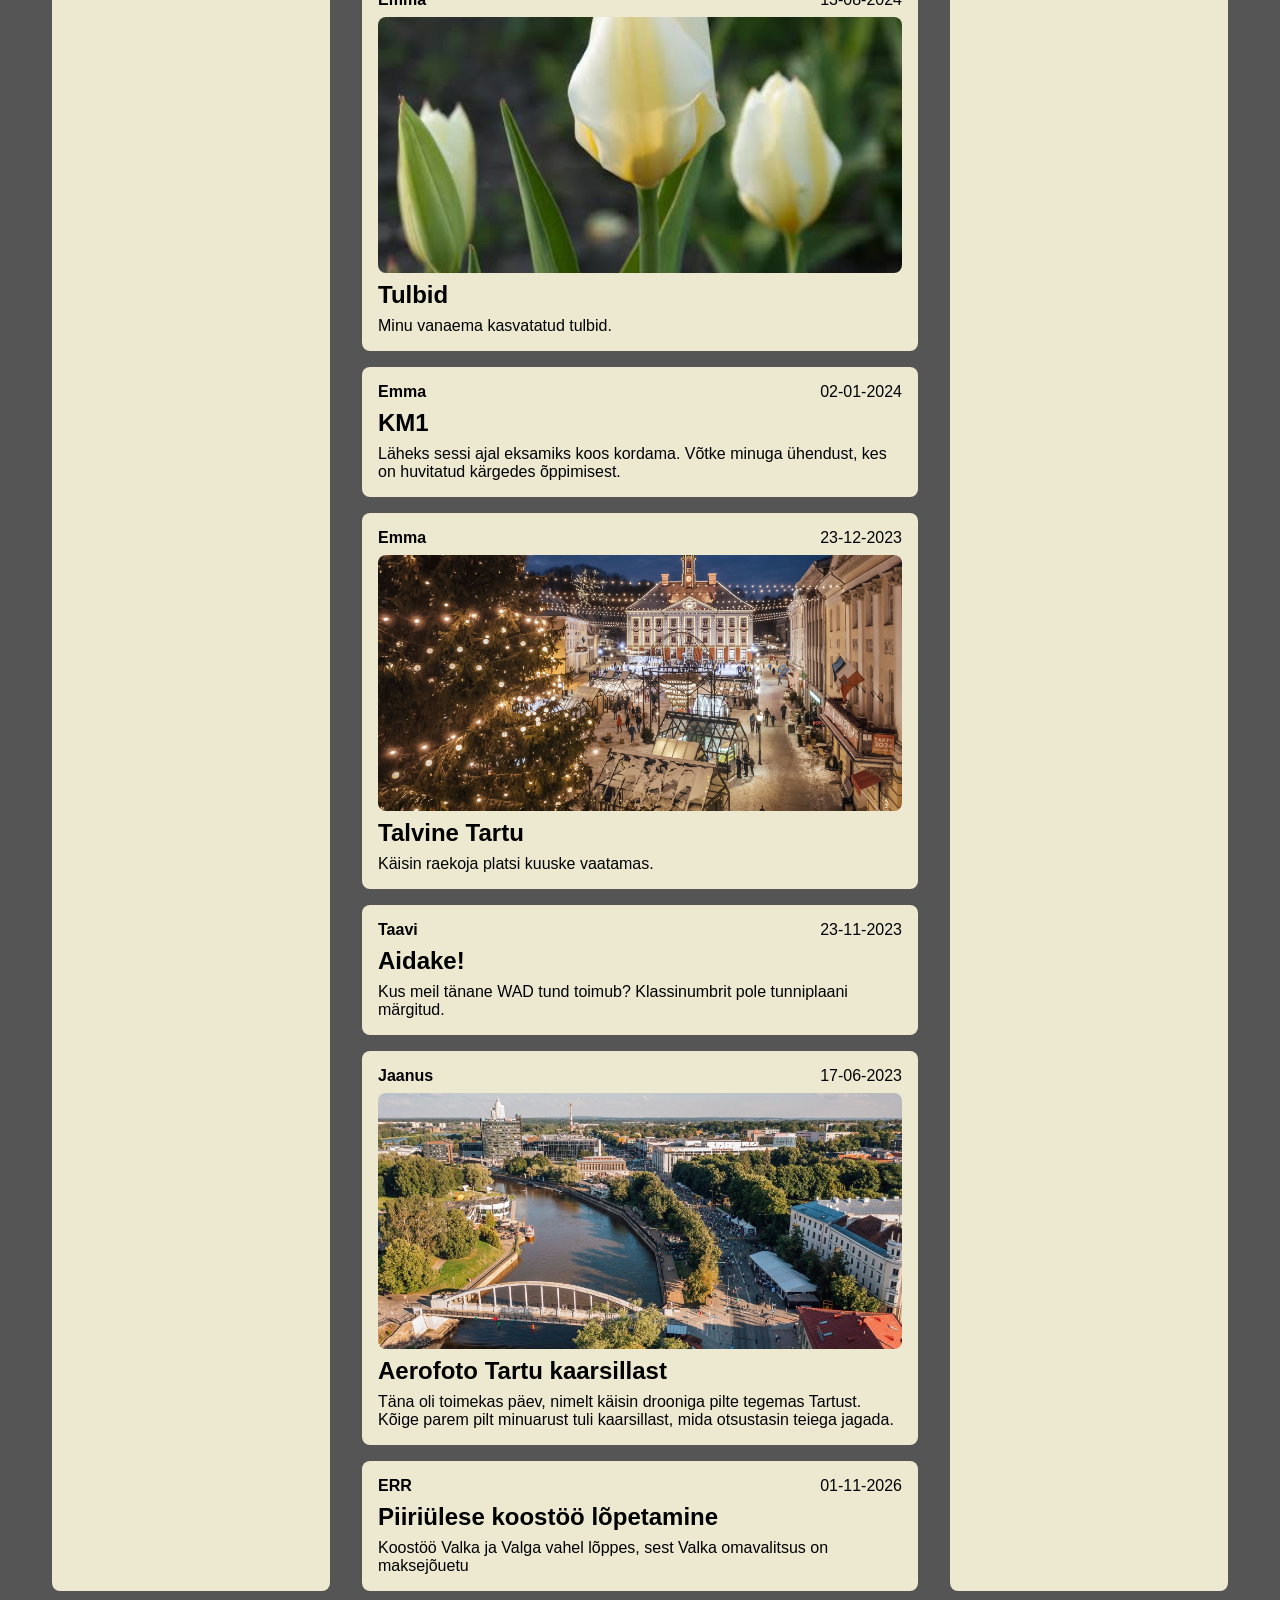
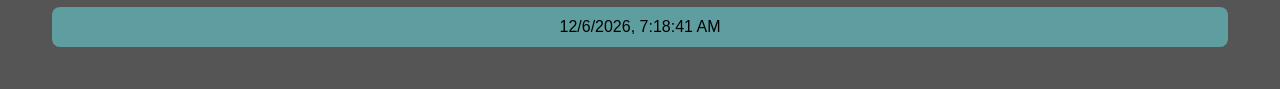
==== commit cf3843b0: "navigation fix" ====
--- a/index.html
+++ b/index.html
@@ -17,12 +17,12 @@
                 <a href="index.html">Home</a>
                 |
                 <a href="addPost.html">Add Post</a>
-                |
-                <a href="login.html">Log In</a>
+                
+                <a href="login.html" hidden>Log In</a>
             </nav>
             <div class="profile">
                 <button class="avatar" id="profileButton" type="button"
-                        aria-expanded="false" aria-controls="profileMenu">
+                    aria-expanded="false" aria-controls="profileMenu">
                     <img src="res/img/avatar.png" alt="avatar" >
                 </button>
 
